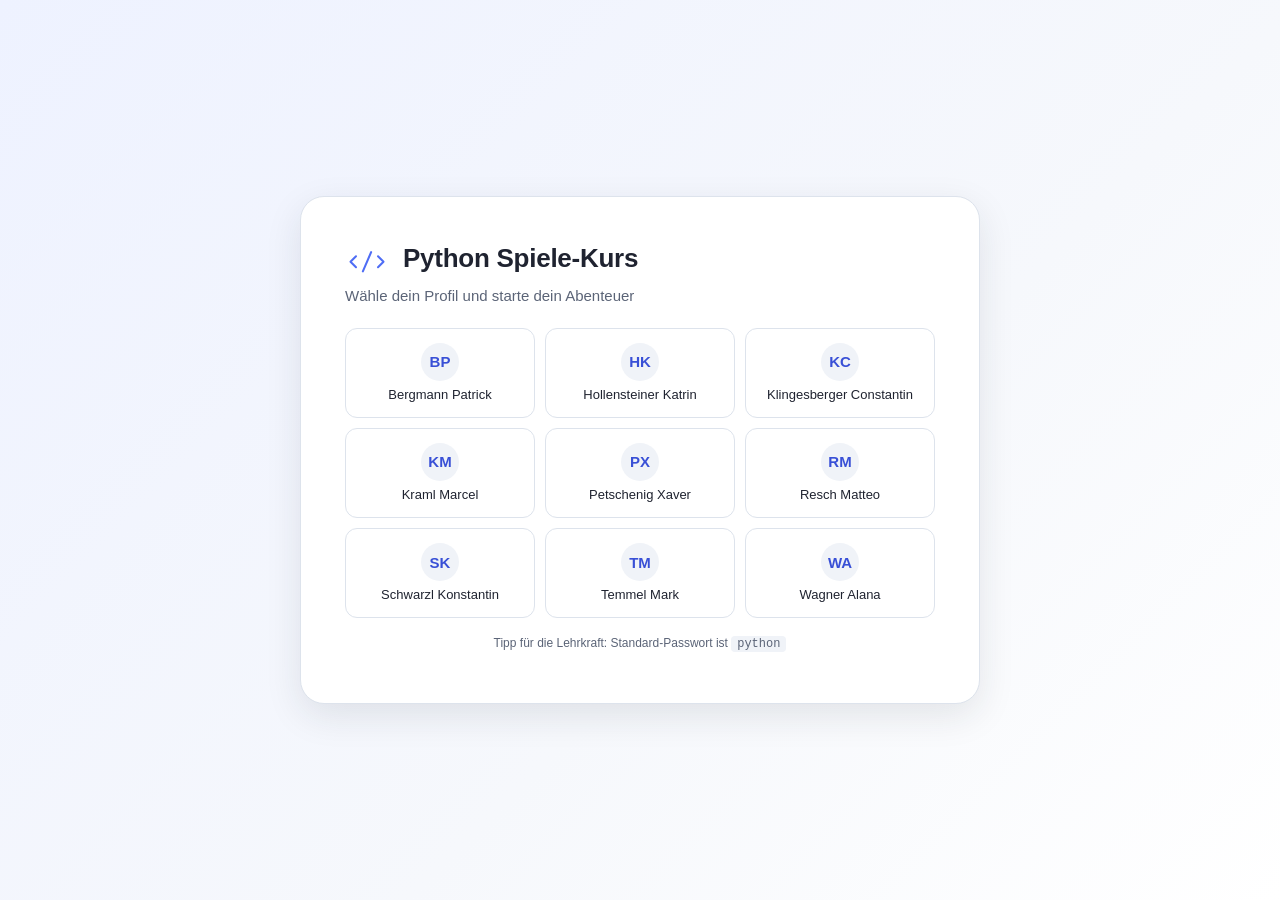
==== web-app/index.html @ 97ab01fe "Add 5 new game levels, horizontal editor scrolling, and updated student names - Levels 6-10: Sterne " ====
<!DOCTYPE html>
<html lang="de">
<head>
    <meta charset="UTF-8" />
    <meta name="viewport" content="width=device-width, initial-scale=1.0" />
    <title>Python Spiele-Kurs</title>
    <link rel="stylesheet" href="css/styles.css" />
</head>
<body>
    <div id="app">
        <!-- Login-Screen -->
        <section id="login-screen" class="screen active">
            <div class="login-card">
                <div class="brand">
                    <svg class="brand-icon" viewBox="0 0 64 64" fill="none" stroke="currentColor" stroke-width="3" stroke-linecap="round" stroke-linejoin="round">
                        <path d="M16 28 L8 36 L16 44" />
                        <path d="M48 28 L56 36 L48 44" />
                        <path d="M38 22 L26 50" />
                    </svg>
                    <h1>Python Spiele-Kurs</h1>
                </div>
                <p class="subtitle">Wähle dein Profil und starte dein Abenteuer</p>

                <div id="profile-grid" class="profile-grid"></div>

                <div class="password-row hidden" id="password-row">
                    <label for="password-input">Passwort</label>
                    <input id="password-input" type="password" placeholder="Passwort eingeben" autocomplete="off" />
                    <button id="login-button" class="primary-btn">Einloggen</button>
                </div>
                <p id="login-error" class="error hidden">Falsches Passwort. Versuch es nochmal.</p>

                <p class="hint-bottom">Tipp für die Lehrkraft: Standard-Passwort ist <code>python</code></p>
            </div>
        </section>

        <!-- Level-Übersicht -->
        <section id="map-screen" class="screen">
            <header class="map-header">
                <div class="user-pill">
                    <svg viewBox="0 0 24 24" width="20" height="20" fill="none" stroke="currentColor" stroke-width="2" stroke-linecap="round" stroke-linejoin="round">
                        <circle cx="12" cy="8" r="4" />
                        <path d="M4 21c0-4.4 3.6-8 8-8s8 3.6 8 8" />
                    </svg>
                    <span id="user-display">—</span>
                </div>
                <div class="map-title">
                    <h2>Deine Reise</h2>
                    <p id="progress-summary">0 / 5 Level abgeschlossen</p>
                </div>
                <div class="map-actions">
                    <button id="reset-progress" class="ghost-btn" title="Fortschritt zurücksetzen">Neu starten</button>
                    <button id="logout-button" class="ghost-btn">Abmelden</button>
                </div>
            </header>

            <div class="map-grid" id="level-grid"></div>

            <div class="badges-card">
                <h3>Deine Sterne</h3>
                <div id="badge-row" class="badge-row"></div>
            </div>
        </section>

        <!-- Level-Spielansicht -->
        <section id="level-screen" class="screen">
            <header class="level-header">
                <button id="back-to-map" class="ghost-btn">
                    <svg viewBox="0 0 24 24" width="16" height="16" fill="none" stroke="currentColor" stroke-width="2.2" stroke-linecap="round" stroke-linejoin="round">
                        <path d="M15 18l-6-6 6-6" />
                    </svg>
                    Levelkarte
                </button>
                <div class="level-title-block">
                    <span class="level-tag" id="level-tag">Level 1</span>
                    <h2 id="level-title">—</h2>
                </div>
                <div class="level-progress-block">
                    <div class="task-counter">
                        <span id="task-counter">Aufgabe 1 / 1</span>
                    </div>
                    <div class="progress-bar">
                        <div class="progress-fill" id="level-progress-fill"></div>
                    </div>
                </div>
            </header>

            <main class="level-main">
                <aside class="instructions-panel">
                    <div class="instruction-card">
                        <h3 id="step-title">Aufgabe</h3>
                        <div id="step-description" class="step-description"></div>
                        <div id="step-hint" class="step-hint hidden"></div>
                        <button id="show-hint" class="ghost-btn small">Tipp anzeigen</button>
                    </div>

                    <div id="target-card" class="target-card hidden">
                        <h4>Code zum Abtippen</h4>
                        <pre id="target-code"></pre>
                    </div>

                    <div class="legend-card" id="legend-card">
                        <h4>Was du lernst</h4>
                        <ul id="concept-list"></ul>
                    </div>
                </aside>

                <section class="editor-panel">
                    <div class="editor-toolbar">
                        <span class="filename">main.py</span>
                        <div class="toolbar-actions">
                            <button id="reset-code" class="ghost-btn small" title="Code zurücksetzen">
                                <svg viewBox="0 0 24 24" width="14" height="14" fill="none" stroke="currentColor" stroke-width="2.2" stroke-linecap="round" stroke-linejoin="round">
                                    <path d="M3 12a9 9 0 1 0 3-6.7" />
                                    <path d="M3 4v5h5" />
                                </svg>
                                Zurücksetzen
                            </button>
                            <button id="run-code" class="primary-btn small">
                                <svg viewBox="0 0 24 24" width="14" height="14" fill="none" stroke="currentColor" stroke-width="2.2" stroke-linecap="round" stroke-linejoin="round">
                                    <polygon points="6 4 20 12 6 20 6 4"/>
                                </svg>
                                Ausführen <kbd>Enter</kbd>
                            </button>
                        </div>
                    </div>

                    <div class="editor-wrapper">
                        <pre id="ghost-layer" class="ghost-layer" aria-hidden="true"></pre>
                        <pre id="line-numbers" class="line-numbers" aria-hidden="true"></pre>
                        <textarea id="code-editor" spellcheck="false" autocomplete="off" autocorrect="off" autocapitalize="off" wrap="off"></textarea>
                    </div>

                    <div id="editor-hscroll" class="editor-hscroll hidden">
                        <input id="editor-hscroll-slider" type="range" min="0" max="0" step="1" value="0" aria-label="Horizontal scrollen" />
                    </div>

                    <div class="editor-statusbar">
                        <span id="editor-status">Bereit</span>
                    </div>
                </section>

                <section class="canvas-panel">
                    <div class="canvas-toolbar">
                        <span class="canvas-title">Live-Vorschau</span>
                        <span class="canvas-status" id="canvas-status">Drücke „Ausführen"</span>
                    </div>
                    <div class="canvas-wrapper">
                        <canvas id="play-canvas" width="520" height="420"></canvas>
                        <div id="canvas-overlay" class="canvas-overlay hidden">
                            <div class="overlay-content">
                                <h3 id="overlay-title">Geschafft!</h3>
                                <p id="overlay-message"></p>
                                <button id="overlay-action" class="primary-btn">Weiter</button>
                            </div>
                        </div>
                    </div>
                    <div class="key-hints" id="key-hints"></div>
                </section>
            </main>
        </section>

        <!-- Komplettierungs-Screen -->
        <section id="finish-screen" class="screen">
            <div class="finish-card">
                <svg class="trophy" viewBox="0 0 64 64" fill="none" stroke="currentColor" stroke-width="3" stroke-linecap="round" stroke-linejoin="round">
                    <path d="M16 8h32v10a16 16 0 0 1-32 0V8z" />
                    <path d="M16 14H8a8 8 0 0 0 8 8" />
                    <path d="M48 14h8a8 8 0 0 1-8 8" />
                    <path d="M24 40h16v6H24z" />
                    <path d="M20 52h24v4H20z" />
                </svg>
                <h2>Du hast es geschafft!</h2>
                <p id="finish-summary">Alle Level abgeschlossen.</p>
                <div class="finish-actions">
                    <button id="finish-back" class="primary-btn">Zur Levelkarte</button>
                </div>
            </div>
        </section>
    </div>

    <script src="js/playlib.js"></script>
    <script src="js/transpiler.js"></script>
    <script src="js/levels.js"></script>
    <script src="js/app.js"></script>
</body>
</html>
---- web-app/css/styles.css ----
/* ------------------------------------------------------------
   Python Spiele-Kurs — Webplattform
   Weisses Theme, klare Linien, ohne Emojis
   ------------------------------------------------------------ */

:root {
    --bg: #f6f8fc;
    --surface: #ffffff;
    --surface-soft: #f0f3f8;
    --border: #dde3ec;
    --border-strong: #c9d1de;
    --text: #1f2330;
    --text-muted: #5b6477;
    --primary: #4f6df5;
    --primary-strong: #3950d6;
    --primary-soft: #eaeefb;
    --success: #1a9b6e;
    --success-soft: #e3f6ed;
    --warn: #d97706;
    --error: #c4344b;
    --error-soft: #fbeaed;
    --shadow-sm: 0 1px 2px rgba(31, 35, 48, 0.05);
    --shadow-md: 0 4px 14px rgba(31, 35, 48, 0.07);
    --shadow-lg: 0 12px 36px rgba(31, 35, 48, 0.10);
    --radius-sm: 6px;
    --radius-md: 12px;
    --radius-lg: 18px;
    --mono: 'SF Mono', 'JetBrains Mono', Menlo, Consolas, 'Courier New', monospace;
    --sans: -apple-system, BlinkMacSystemFont, 'Segoe UI', Roboto, 'Helvetica Neue', Arial, sans-serif;
}

* { box-sizing: border-box; }

html, body {
    margin: 0;
    padding: 0;
    font-family: var(--sans);
    color: var(--text);
    background: var(--bg);
    height: 100%;
    overflow: hidden;
}

#app {
    width: 100vw;
    height: 100vh;
    overflow: hidden;
    position: relative;
}

.screen {
    display: none;
    width: 100%;
    height: 100%;
    overflow: auto;
}
.screen.active { display: block; }

button {
    font-family: inherit;
    font-size: 14px;
    cursor: pointer;
    border: none;
    background: transparent;
    color: inherit;
}

.primary-btn {
    background: var(--primary);
    color: #fff;
    padding: 10px 18px;
    border-radius: var(--radius-md);
    font-weight: 600;
    box-shadow: var(--shadow-sm);
    display: inline-flex;
    align-items: center;
    gap: 8px;
    transition: background .15s ease, transform .05s ease;
}
.primary-btn:hover { background: var(--primary-strong); }
.primary-btn:active { transform: translateY(1px); }
.primary-btn.small { padding: 7px 12px; font-size: 13px; }
.primary-btn kbd {
    background: rgba(255,255,255,.18);
    padding: 1px 5px;
    border-radius: 4px;
    font-size: 11px;
    font-family: var(--mono);
}

.ghost-btn {
    color: var(--text-muted);
    padding: 8px 14px;
    border-radius: var(--radius-md);
    font-weight: 500;
    border: 1px solid var(--border);
    background: var(--surface);
    display: inline-flex;
    align-items: center;
    gap: 6px;
    transition: background .15s ease, border-color .15s ease;
}
.ghost-btn:hover { background: var(--surface-soft); border-color: var(--border-strong); color: var(--text); }
.ghost-btn.small { padding: 6px 10px; font-size: 12px; }

.hidden { display: none !important; }

/* ===== LOGIN ===== */
#login-screen {
    display: none;
    align-items: center;
    justify-content: center;
    background: linear-gradient(135deg, #eef2ff 0%, #f6f8fc 60%, #fff 100%);
}
#login-screen.active { display: flex; }

.login-card {
    width: min(680px, 92vw);
    background: var(--surface);
    border: 1px solid var(--border);
    box-shadow: var(--shadow-lg);
    border-radius: 24px;
    padding: 40px 44px;
}

.brand {
    display: flex;
    align-items: center;
    gap: 14px;
    margin-bottom: 6px;
}

.brand-icon {
    width: 44px;
    height: 44px;
    color: var(--primary);
}

.brand h1 {
    font-size: 26px;
    margin: 0;
    letter-spacing: -0.01em;
}

.subtitle {
    color: var(--text-muted);
    margin: 0 0 24px 0;
    font-size: 15px;
}

.profile-grid {
    display: grid;
    grid-template-columns: repeat(3, 1fr);
    gap: 10px;
    margin-bottom: 18px;
}

.profile-tile {
    background: var(--surface);
    border: 1.5px solid var(--border);
    border-radius: var(--radius-md);
    padding: 14px 10px;
    text-align: center;
    transition: border-color .15s ease, transform .1s ease, background .15s ease;
    display: flex;
    flex-direction: column;
    align-items: center;
    gap: 6px;
}

.profile-tile:hover {
    border-color: var(--primary);
    background: var(--primary-soft);
    transform: translateY(-1px);
}

.profile-tile.active {
    border-color: var(--primary);
    background: var(--primary-soft);
    box-shadow: 0 0 0 3px rgba(79, 109, 245, 0.15);
}

.profile-avatar {
    width: 38px;
    height: 38px;
    border-radius: 50%;
    background: var(--surface-soft);
    color: var(--primary-strong);
    display: flex;
    align-items: center;
    justify-content: center;
    font-weight: 700;
    font-size: 15px;
}

.profile-name {
    font-size: 13px;
    font-weight: 500;
    line-height: 1.25;
    word-break: break-word;
}

.password-row {
    display: grid;
    grid-template-columns: auto 1fr auto;
    gap: 12px;
    align-items: center;
    background: var(--surface-soft);
    padding: 14px 16px;
    border-radius: var(--radius-md);
    border: 1px solid var(--border);
}

.password-row label {
    font-size: 13px;
    font-weight: 600;
    color: var(--text-muted);
}

.password-row input {
    border: 1px solid var(--border);
    background: var(--surface);
    border-radius: var(--radius-sm);
    padding: 9px 12px;
    font-size: 14px;
    font-family: inherit;
}

.password-row input:focus {
    outline: none;
    border-color: var(--primary);
    box-shadow: 0 0 0 3px rgba(79, 109, 245, 0.15);
}

.error {
    color: var(--error);
    background: var(--error-soft);
    padding: 8px 12px;
    border-radius: var(--radius-sm);
    font-size: 13px;
    margin-top: 10px;
}

.hint-bottom {
    margin-top: 16px;
    font-size: 12px;
    color: var(--text-muted);
    text-align: center;
}

.hint-bottom code {
    background: var(--surface-soft);
    padding: 1px 6px;
    border-radius: 4px;
    font-family: var(--mono);
}

/* ===== MAP / LEVEL-ÜBERSICHT ===== */
#map-screen {
    padding: 36px 48px 60px;
    background: linear-gradient(180deg, #fff 0%, var(--bg) 100%);
}

.map-header {
    display: grid;
    grid-template-columns: 1fr auto 1fr;
    align-items: center;
    margin-bottom: 36px;
    gap: 20px;
}

.user-pill {
    display: inline-flex;
    align-items: center;
    gap: 8px;
    background: var(--surface);
    border: 1px solid var(--border);
    border-radius: 999px;
    padding: 7px 14px;
    color: var(--text-muted);
    font-weight: 500;
    font-size: 14px;
    width: fit-content;
}

.map-title {
    text-align: center;
}

.map-title h2 {
    margin: 0 0 4px 0;
    font-size: 28px;
    letter-spacing: -0.02em;
}

.map-title p {
    margin: 0;
    color: var(--text-muted);
    font-size: 14px;
}

.map-actions {
    display: flex;
    gap: 10px;
    justify-content: flex-end;
}

.map-grid {
    display: grid;
    grid-template-columns: repeat(auto-fit, minmax(260px, 1fr));
    gap: 18px;
    max-width: 1200px;
    margin: 0 auto;
}

.level-card {
    background: var(--surface);
    border: 1.5px solid var(--border);
    border-radius: var(--radius-lg);
    padding: 22px 22px 18px;
    cursor: pointer;
    transition: transform .15s ease, box-shadow .15s ease, border-color .15s ease;
    display: flex;
    flex-direction: column;
    gap: 12px;
    position: relative;
    overflow: hidden;
}

.level-card:not(.locked):hover {
    transform: translateY(-2px);
    box-shadow: var(--shadow-md);
    border-color: var(--primary);
}

.level-card.locked {
    opacity: 0.55;
    cursor: not-allowed;
    background: var(--surface-soft);
}

.level-card.completed {
    border-color: var(--success);
    background: linear-gradient(180deg, #fff 0%, var(--success-soft) 100%);
}

.level-card-header {
    display: flex;
    align-items: center;
    justify-content: space-between;
    gap: 10px;
}

.level-num {
    background: var(--primary-soft);
    color: var(--primary-strong);
    font-weight: 700;
    font-size: 12px;
    letter-spacing: 0.05em;
    padding: 4px 10px;
    border-radius: 999px;
}

.level-card.completed .level-num {
    background: var(--success-soft);
    color: var(--success);
}

.level-status-icon {
    width: 26px;
    height: 26px;
    color: var(--text-muted);
}

.level-card.completed .level-status-icon { color: var(--success); }
.level-card.locked .level-status-icon { color: var(--text-muted); }

.level-card h3 {
    margin: 0;
    font-size: 18px;
    letter-spacing: -0.01em;
}

.level-card p {
    margin: 0;
    color: var(--text-muted);
    font-size: 14px;
    line-height: 1.45;
}

.level-card-footer {
    display: flex;
    align-items: center;
    justify-content: space-between;
    margin-top: 4px;
    font-size: 12px;
    color: var(--text-muted);
}

.stars-row {
    display: flex;
    gap: 2px;
}

.stars-row svg {
    width: 16px;
    height: 16px;
    color: #d6dbe5;
}

.stars-row svg.earned { color: #f5b821; }

.badges-card {
    margin: 36px auto 0;
    max-width: 1200px;
    background: var(--surface);
    border: 1px solid var(--border);
    border-radius: var(--radius-lg);
    padding: 22px 26px;
}

.badges-card h3 {
    margin: 0 0 12px 0;
    font-size: 16px;
}

.badge-row {
    display: flex;
    gap: 14px;
    flex-wrap: wrap;
}

.badge {
    display: inline-flex;
    align-items: center;
    gap: 8px;
    padding: 8px 14px;
    background: var(--surface-soft);
    border-radius: 999px;
    border: 1px solid var(--border);
    font-size: 13px;
    color: var(--text-muted);
}

.badge.earned {
    background: linear-gradient(135deg, #fff8e0, #fef3c4);
    border-color: #f5b821;
    color: #8a5e02;
    font-weight: 600;
}

.badge svg { width: 16px; height: 16px; }

/* ===== LEVEL-SCREEN ===== */
#level-screen {
    display: none;
    grid-template-rows: auto 1fr;
    height: 100vh;
}
#level-screen.active { display: grid; }

.level-header {
    display: grid;
    grid-template-columns: auto 1fr auto;
    align-items: center;
    gap: 24px;
    padding: 14px 24px;
    border-bottom: 1px solid var(--border);
    background: var(--surface);
}

.level-title-block {
    display: flex;
    align-items: baseline;
    gap: 14px;
}

.level-tag {
    font-size: 11px;
    font-weight: 700;
    letter-spacing: 0.08em;
    color: var(--primary-strong);
    background: var(--primary-soft);
    padding: 4px 10px;
    border-radius: 999px;
    text-transform: uppercase;
}

.level-title-block h2 {
    margin: 0;
    font-size: 18px;
    letter-spacing: -0.01em;
}

.level-progress-block {
    display: flex;
    align-items: center;
    gap: 14px;
    min-width: 220px;
    justify-content: flex-end;
}

.task-counter {
    font-size: 13px;
    color: var(--text-muted);
}

.progress-bar {
    width: 140px;
    height: 8px;
    background: var(--surface-soft);
    border-radius: 999px;
    overflow: hidden;
    border: 1px solid var(--border);
}

.progress-fill {
    height: 100%;
    background: linear-gradient(90deg, var(--primary), #6f8bff);
    width: 0%;
    transition: width .35s ease;
}

.level-main {
    display: grid;
    grid-template-columns: 320px minmax(0, 1fr) minmax(0, 1fr);
    height: 100%;
    overflow: hidden;
}

.instructions-panel {
    background: var(--surface);
    border-right: 1px solid var(--border);
    padding: 20px;
    overflow-y: auto;
    display: flex;
    flex-direction: column;
    gap: 16px;
}

.instruction-card {
    background: var(--primary-soft);
    border: 1px solid #d3dbf7;
    border-radius: var(--radius-md);
    padding: 18px;
}

.instruction-card h3 {
    margin: 0 0 8px 0;
    font-size: 15px;
    color: var(--primary-strong);
    letter-spacing: -0.01em;
}

.step-description {
    font-size: 14px;
    line-height: 1.55;
    color: var(--text);
}

.step-description code {
    background: rgba(255, 255, 255, 0.7);
    border: 1px solid #d3dbf7;
    color: var(--primary-strong);
    padding: 1px 6px;
    border-radius: 4px;
    font-family: var(--mono);
    font-size: 13px;
}

.step-description pre {
    background: var(--surface);
    border: 1px solid var(--border);
    border-radius: var(--radius-sm);
    padding: 10px 12px;
    overflow-x: auto;
    margin: 8px 0 0 0;
    font-family: var(--mono);
    font-size: 12.5px;
    line-height: 1.5;
}

.step-hint {
    margin-top: 12px;
    background: #fff8e0;
    border: 1px solid #f0d785;
    color: #6c4d04;
    padding: 10px 12px;
    border-radius: var(--radius-sm);
    font-size: 13px;
    line-height: 1.5;
}

.legend-card {
    background: var(--surface);
    border: 1px solid var(--border);
    border-radius: var(--radius-md);
    padding: 16px 18px;
}

.legend-card h4 {
    margin: 0 0 8px 0;
    font-size: 13px;
    text-transform: uppercase;
    letter-spacing: 0.05em;
    color: var(--text-muted);
}

.legend-card ul {
    margin: 0;
    padding-left: 18px;
    color: var(--text);
    font-size: 13.5px;
    line-height: 1.55;
}

.legend-card li { margin-bottom: 4px; }

.target-card {
    background: var(--surface);
    border: 1px solid var(--border);
    border-radius: var(--radius-md);
    padding: 14px 16px 16px;
}

.target-card h4 {
    margin: 0 0 8px 0;
    font-size: 13px;
    text-transform: uppercase;
    letter-spacing: 0.05em;
    color: var(--text-muted);
}

.target-card pre {
    margin: 0;
    padding: 12px 14px;
    background: #0f1320;
    color: #e7ecf7;
    border-radius: var(--radius-sm);
    font-family: var(--mono);
    font-size: 12.5px;
    line-height: 1.55;
    white-space: pre;
    overflow-x: auto;
    overflow-y: hidden;
    tab-size: 4;
    user-select: text;
}

.target-card pre::-webkit-scrollbar { height: 8px; }
.target-card pre::-webkit-scrollbar-track { background: rgba(255,255,255,.05); border-radius: 4px; }
.target-card pre::-webkit-scrollbar-thumb { background: rgba(255,255,255,.18); border-radius: 4px; }
.target-card pre::-webkit-scrollbar-thumb:hover { background: rgba(255,255,255,.28); }

/* ===== EDITOR ===== */
.editor-panel {
    display: grid;
    grid-template-rows: auto 1fr auto;
    background: #fbfcfe;
    border-right: 1px solid var(--border);
    overflow: hidden;
    min-width: 0;
}

.canvas-panel { min-width: 0; }

.editor-toolbar {
    display: flex;
    align-items: center;
    justify-content: space-between;
    padding: 10px 16px;
    border-bottom: 1px solid var(--border);
    background: var(--surface);
}

.filename {
    font-family: var(--mono);
    font-size: 13px;
    color: var(--text-muted);
}

.toolbar-actions {
    display: flex;
    gap: 8px;
}

.editor-wrapper {
    position: relative;
    overflow: hidden;
    min-width: 0;
    min-height: 0;
}

.line-numbers,
.ghost-layer,
#code-editor {
    font-family: var(--mono);
    font-size: 13.5px;
    line-height: 1.6;
    margin: 0;
    padding: 14px 14px 14px 56px;
    white-space: pre;
    overflow-wrap: normal;
    tab-size: 4;
}

.line-numbers {
    position: absolute;
    inset: 0;
    padding: 14px 8px 14px 0;
    width: 44px;
    text-align: right;
    color: #b6bccd;
    user-select: none;
    background: var(--surface);
    border-right: 1px solid var(--border);
    pointer-events: none;
    overflow: hidden;
    z-index: 1;
}

.ghost-layer {
    position: absolute;
    inset: 0;
    padding-left: 56px;
    color: #c2c8d6;
    pointer-events: none;
    z-index: 2;
    overflow: scroll;
    scrollbar-width: none;
}

.ghost-layer::-webkit-scrollbar { width: 0; height: 0; display: none; }

.ghost-layer .typed-correct { color: var(--success); font-weight: 500; }
.ghost-layer .typed-wrong { color: var(--error); background: var(--error-soft); }

#code-editor {
    position: relative;
    z-index: 3;
    width: 100%;
    height: 100%;
    border: none;
    outline: none;
    resize: none;
    background: transparent;
    color: var(--text);
    caret-color: var(--primary);
    overflow: auto;
}

#code-editor::-webkit-scrollbar { height: 10px; width: 10px; }
#code-editor::-webkit-scrollbar-track { background: transparent; }
#code-editor::-webkit-scrollbar-thumb {
    background: var(--border-strong);
    border-radius: 5px;
}
#code-editor::-webkit-scrollbar-thumb:hover { background: var(--text-muted); }

.editor-wrapper.typing-mode #code-editor {
    color: transparent;
    caret-color: var(--primary);
}

.editor-hscroll {
    padding: 6px 14px 8px;
    background: var(--surface);
    border-top: 1px solid var(--border);
}

.editor-hscroll input[type="range"] {
    -webkit-appearance: none;
    appearance: none;
    width: 100%;
    height: 14px;
    background: transparent;
    cursor: pointer;
    margin: 0;
    padding: 0;
}

.editor-hscroll input[type="range"]::-webkit-slider-runnable-track {
    height: 8px;
    background: var(--surface-soft);
    border: 1px solid var(--border-strong);
    border-radius: 999px;
}

.editor-hscroll input[type="range"]::-webkit-slider-thumb {
    -webkit-appearance: none;
    appearance: none;
    width: 26px;
    height: 14px;
    border-radius: 7px;
    background: var(--primary);
    border: 2px solid #fff;
    box-shadow: var(--shadow-sm);
    margin-top: -4px;
    cursor: grab;
}

.editor-hscroll input[type="range"]::-webkit-slider-thumb:active { cursor: grabbing; background: var(--primary-strong); }

.editor-hscroll input[type="range"]::-moz-range-track {
    height: 8px;
    background: var(--surface-soft);
    border: 1px solid var(--border-strong);
    border-radius: 999px;
}

.editor-hscroll input[type="range"]::-moz-range-thumb {
    width: 26px;
    height: 14px;
    border-radius: 7px;
    background: var(--primary);
    border: 2px solid #fff;
    box-shadow: var(--shadow-sm);
    cursor: grab;
}

.editor-statusbar {
    padding: 6px 16px;
    background: var(--surface);
    border-top: 1px solid var(--border);
    font-size: 12px;
    color: var(--text-muted);
    min-height: 28px;
}

.editor-statusbar.error { color: var(--error); }
.editor-statusbar.success { color: var(--success); }

/* ===== CANVAS-PANEL ===== */
.canvas-panel {
    display: grid;
    grid-template-rows: auto 1fr auto;
    overflow: hidden;
    background: var(--bg);
}

.canvas-toolbar {
    display: flex;
    align-items: center;
    justify-content: space-between;
    padding: 10px 16px;
    background: var(--surface);
    border-bottom: 1px solid var(--border);
}

.canvas-title {
    font-size: 13px;
    font-weight: 600;
    color: var(--text-muted);
    text-transform: uppercase;
    letter-spacing: 0.06em;
}

.canvas-status {
    font-size: 12px;
    color: var(--text-muted);
}

.canvas-status.running { color: var(--primary); }
.canvas-status.success { color: var(--success); }
.canvas-status.error { color: var(--error); }

.canvas-wrapper {
    position: relative;
    display: flex;
    align-items: center;
    justify-content: center;
    padding: 18px;
}

#play-canvas {
    background: #fff;
    border: 1px solid var(--border);
    border-radius: var(--radius-md);
    box-shadow: var(--shadow-md);
    max-width: 100%;
}

.canvas-overlay {
    position: absolute;
    left: 0;
    right: 0;
    bottom: 28px;
    z-index: 10;
    animation: overlayIn .3s ease;
    pointer-events: none;
    display: flex;
    justify-content: center;
}
.canvas-overlay.hidden { display: none; }
.canvas-overlay > * { pointer-events: auto; }

@keyframes overlayIn {
    from { opacity: 0; transform: scale(0.95); }
    to { opacity: 1; transform: scale(1); }
}

.overlay-content {
    text-align: center;
    padding: 16px 22px 18px;
    background: var(--surface);
    border: 1.5px solid var(--success);
    border-radius: var(--radius-lg);
    box-shadow: var(--shadow-lg);
    min-width: 280px;
    max-width: 380px;
}

.overlay-content h3 {
    font-size: 18px;
    margin: 0 0 4px 0;
}
.overlay-content p {
    font-size: 13px;
    margin: 0 0 12px 0;
}

.overlay-content h3 {
    color: var(--success);
    letter-spacing: -0.01em;
}
.overlay-content p {
    color: var(--text);
    line-height: 1.5;
}

.key-hints {
    display: flex;
    flex-wrap: wrap;
    gap: 8px;
    padding: 10px 16px;
    background: var(--surface);
    border-top: 1px solid var(--border);
    min-height: 36px;
}

.key-hint {
    display: inline-flex;
    align-items: center;
    gap: 6px;
    font-size: 12px;
    color: var(--text-muted);
}

.key-hint kbd {
    background: var(--surface-soft);
    border: 1px solid var(--border-strong);
    border-bottom-width: 2px;
    padding: 2px 7px;
    border-radius: 4px;
    font-family: var(--mono);
    font-size: 11px;
    color: var(--text);
    min-width: 22px;
    text-align: center;
}

/* ===== FINISH ===== */
#finish-screen {
    display: none;
    align-items: center;
    justify-content: center;
    background: linear-gradient(135deg, #fff 0%, #eef2ff 100%);
}
#finish-screen.active { display: flex; }

.finish-card {
    background: var(--surface);
    border: 1px solid var(--border);
    border-radius: 24px;
    padding: 50px 60px;
    text-align: center;
    box-shadow: var(--shadow-lg);
    max-width: 500px;
}

.trophy {
    width: 80px;
    height: 80px;
    color: #f5b821;
    margin-bottom: 18px;
}

.finish-card h2 {
    margin: 0 0 10px 0;
    font-size: 30px;
    letter-spacing: -0.02em;
}

.finish-card p {
    color: var(--text-muted);
    margin: 0 0 24px 0;
}

/* ===== RESPONSIVE ===== */
@media (max-width: 1100px) {
    .level-main {
        grid-template-columns: 280px 1fr 1fr;
    }
}

@media (max-width: 900px) {
    .level-main {
        grid-template-columns: 1fr;
        grid-template-rows: auto auto auto;
        overflow: auto;
    }
    .instructions-panel,
    .editor-panel,
    .canvas-panel {
        height: auto;
        max-height: 60vh;
    }
    #level-screen {
        height: auto;
        min-height: 100vh;
    }
}
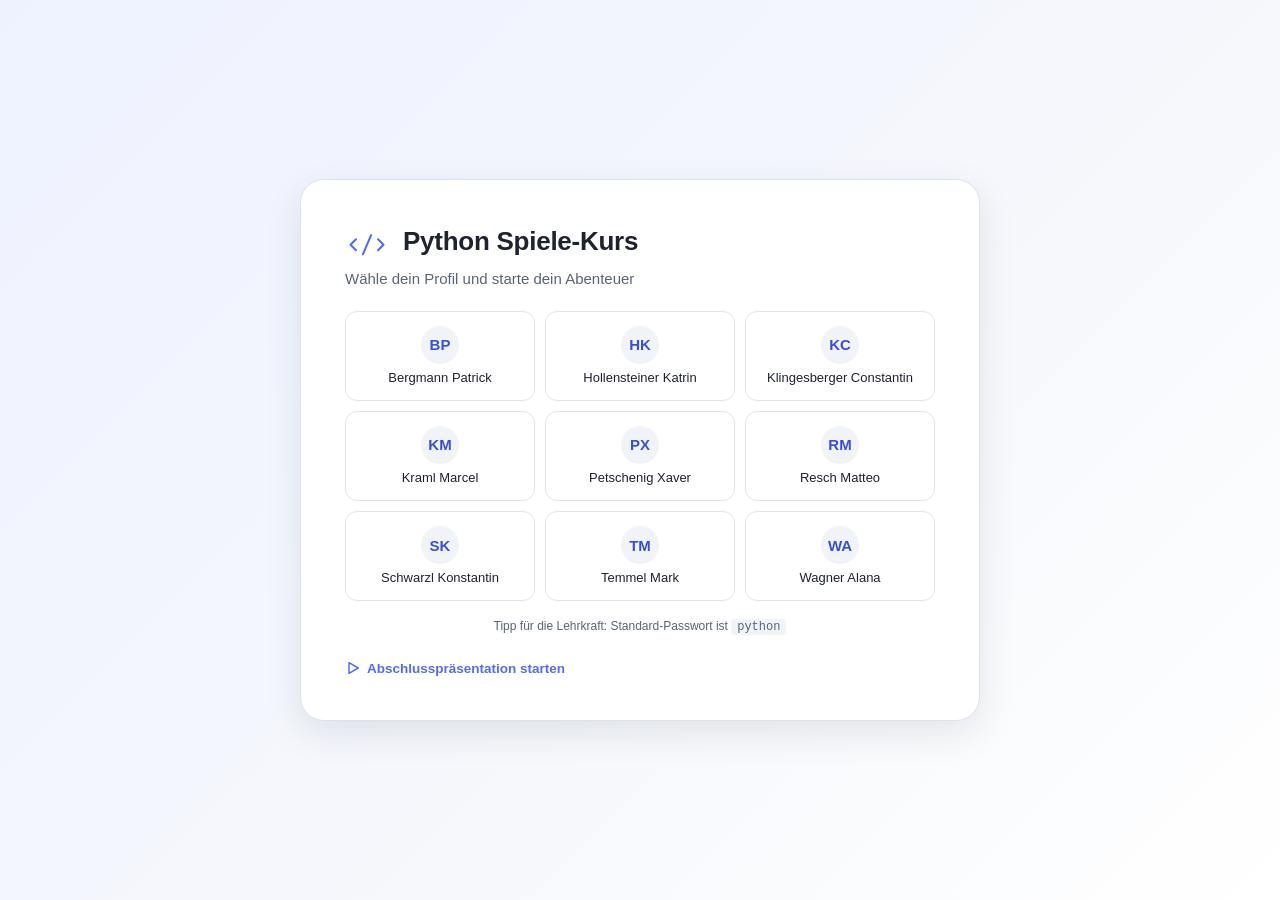
==== commit b3482573: "Abschlusspräsentation: Präsentationsmodus pro Kind/Spiel Neue Seite presentation.html mit 5-Schritt-" ====
--- a/web-app/index.html
+++ b/web-app/index.html
@@ -5,6 +5,7 @@
     <meta name="viewport" content="width=device-width, initial-scale=1.0" />
     <title>Python Spiele-Kurs</title>
     <link rel="stylesheet" href="css/styles.css" />
+    <link rel="stylesheet" href="css/presentation.css" />
 </head>
 <body>
     <div id="app">
@@ -31,6 +32,10 @@
                 <p id="login-error" class="error hidden">Falsches Passwort. Versuch es nochmal.</p>
 
                 <p class="hint-bottom">Tipp für die Lehrkraft: Standard-Passwort ist <code>python</code></p>
+                <a class="pres-entry-link" href="presentation.html">
+                    <svg viewBox="0 0 24 24" width="16" height="16" fill="none" stroke="currentColor" stroke-width="2.2" stroke-linecap="round" stroke-linejoin="round"><polygon points="6 4 20 12 6 20 6 4"/></svg>
+                    Abschlusspräsentation starten
+                </a>
             </div>
         </section>
 
@@ -49,10 +54,25 @@
                     <p id="progress-summary">0 / 5 Level abgeschlossen</p>
                 </div>
                 <div class="map-actions">
+                    <a id="open-presentation" class="primary-btn small" href="presentation.html" title="Abschlusspräsentation öffnen">
+                        <svg viewBox="0 0 24 24" width="14" height="14" fill="none" stroke="currentColor" stroke-width="2.2" stroke-linecap="round" stroke-linejoin="round"><polygon points="6 4 20 12 6 20 6 4"/></svg>
+                        Präsentation
+                    </a>
                     <button id="reset-progress" class="ghost-btn" title="Fortschritt zurücksetzen">Neu starten</button>
                     <button id="logout-button" class="ghost-btn">Abmelden</button>
                 </div>
             </header>
+
+            <div class="world-tabs" role="tablist">
+                <button class="world-tab active" data-world="1" role="tab">
+                    <span class="world-tab-num">1</span>
+                    <span class="world-tab-label">1. Einheit<br><small>Grundlagen</small></span>
+                </button>
+                <button class="world-tab" data-world="2" role="tab">
+                    <span class="world-tab-num">2</span>
+                    <span class="world-tab-label">2. Einheit<br><small>Spiele</small></span>
+                </button>
+            </div>
 
             <div class="map-grid" id="level-grid"></div>
 
@@ -91,12 +111,31 @@
                         <h3 id="step-title">Aufgabe</h3>
                         <div id="step-description" class="step-description"></div>
                         <div id="step-hint" class="step-hint hidden"></div>
-                        <button id="show-hint" class="ghost-btn small">Tipp anzeigen</button>
+                        <div id="progressive-hints-container" class="progressive-hints hidden"></div>
+                        <div class="hint-buttons">
+                            <button id="show-hint" class="ghost-btn small">Tipp anzeigen</button>
+                            <button id="show-solution" class="ghost-btn small">Lösung anzeigen</button>
+                        </div>
+                        <div id="solution-lock" class="solution-lock hidden">
+                            <svg viewBox="0 0 24 24" width="16" height="16" fill="none" stroke="currentColor" stroke-width="2.2" stroke-linecap="round" stroke-linejoin="round">
+                                <rect x="5" y="11" width="14" height="9" rx="2"/>
+                                <path d="M8 11V7a4 4 0 0 1 8 0v4"/>
+                            </svg>
+                            <span>Lösung in <strong id="solution-countdown">15:00</strong> verfügbar — versuch's erst mit Tipps!</span>
+                        </div>
                     </div>
 
                     <div id="target-card" class="target-card hidden">
                         <h4>Code zum Abtippen</h4>
                         <pre id="target-code"></pre>
+                    </div>
+
+                    <div id="solution-card" class="solution-card hidden">
+                        <div class="solution-card-header">
+                            <h4>Lösung</h4>
+                            <button id="copy-solution" class="ghost-btn small" title="In Editor einfügen">In Editor einfügen</button>
+                        </div>
+                        <pre id="solution-code"></pre>
                     </div>
 
                     <div class="legend-card" id="legend-card">
@@ -116,6 +155,12 @@
                                 </svg>
                                 Zurücksetzen
                             </button>
+                            <button id="stop-code" class="ghost-btn small" title="Spiel anhalten" disabled>
+                                <svg viewBox="0 0 24 24" width="14" height="14" fill="none" stroke="currentColor" stroke-width="2.2" stroke-linecap="round" stroke-linejoin="round">
+                                    <rect x="6" y="6" width="12" height="12" rx="1.5"/>
+                                </svg>
+                                Stop
+                            </button>
                             <button id="run-code" class="primary-btn small">
                                 <svg viewBox="0 0 24 24" width="14" height="14" fill="none" stroke="currentColor" stroke-width="2.2" stroke-linecap="round" stroke-linejoin="round">
                                     <polygon points="6 4 20 12 6 20 6 4"/>
@@ -128,7 +173,9 @@
                     <div class="editor-wrapper">
                         <pre id="ghost-layer" class="ghost-layer" aria-hidden="true"></pre>
                         <pre id="line-numbers" class="line-numbers" aria-hidden="true"></pre>
+                        <div id="editor-error-overlay" class="editor-error-overlay hidden" aria-hidden="true"></div>
                         <textarea id="code-editor" spellcheck="false" autocomplete="off" autocorrect="off" autocapitalize="off" wrap="off"></textarea>
+                        <div id="editor-error-tooltip" class="editor-error-tooltip hidden" role="alert"></div>
                     </div>
 
                     <div id="editor-hscroll" class="editor-hscroll hidden">
@@ -141,6 +188,9 @@
                 </section>
 
                 <section class="canvas-panel">
+                    <div class="canvas-resizer" id="canvas-resizer" title="Ziehen, um die Live-Vorschau grösser/kleiner zu machen">
+                        <div class="canvas-resizer-grip"></div>
+                    </div>
                     <div class="canvas-toolbar">
                         <span class="canvas-title">Live-Vorschau</span>
                         <span class="canvas-status" id="canvas-status">Drücke „Ausführen"</span>
--- a/web-app/css/styles.css
+++ b/web-app/css/styles.css
@@ -102,6 +102,8 @@
 }
 .ghost-btn:hover { background: var(--surface-soft); border-color: var(--border-strong); color: var(--text); }
 .ghost-btn.small { padding: 6px 10px; font-size: 12px; }
+.ghost-btn:disabled { opacity: 0.45; cursor: not-allowed; }
+.ghost-btn:disabled:hover { background: var(--surface); border-color: var(--border); color: var(--text-muted); }
 
 .hidden { display: none !important; }
 
@@ -303,6 +305,75 @@
     display: flex;
     gap: 10px;
     justify-content: flex-end;
+}
+
+.world-tabs {
+    display: flex;
+    gap: 12px;
+    max-width: 1200px;
+    margin: 0 auto 22px auto;
+    padding: 6px;
+    background: var(--surface);
+    border: 1px solid var(--border);
+    border-radius: var(--radius-md);
+}
+
+.world-tab {
+    flex: 1;
+    display: flex;
+    align-items: center;
+    gap: 12px;
+    background: transparent;
+    border: 1.5px solid transparent;
+    border-radius: var(--radius-sm);
+    padding: 10px 16px;
+    cursor: pointer;
+    font-family: inherit;
+    font-size: 14px;
+    color: var(--text-muted);
+    transition: background .15s ease, border-color .15s ease, color .15s ease, transform .1s ease;
+    text-align: left;
+}
+
+.world-tab:hover {
+    background: var(--surface-soft);
+    color: var(--text);
+}
+
+.world-tab.active {
+    background: linear-gradient(135deg, #4f6df5 0%, #8a4ed8 100%);
+    color: #fff;
+    border-color: rgba(255, 255, 255, 0.18);
+    box-shadow: 0 6px 14px rgba(79, 109, 245, 0.32);
+}
+
+.world-tab-num {
+    flex: 0 0 auto;
+    width: 36px;
+    height: 36px;
+    border-radius: 50%;
+    background: rgba(255, 255, 255, 0.15);
+    display: flex;
+    align-items: center;
+    justify-content: center;
+    font-size: 18px;
+    font-weight: 700;
+}
+
+.world-tab:not(.active) .world-tab-num {
+    background: var(--surface-soft);
+    color: var(--text);
+}
+
+.world-tab-label {
+    line-height: 1.15;
+    font-weight: 600;
+}
+
+.world-tab-label small {
+    font-weight: 400;
+    font-size: 11.5px;
+    opacity: .8;
 }
 
 .map-grid {
@@ -589,6 +660,112 @@
     border-radius: var(--radius-sm);
     font-size: 13px;
     line-height: 1.5;
+    white-space: pre-wrap;
+}
+
+.progressive-hints {
+    margin-top: 12px;
+    display: flex;
+    flex-direction: column;
+    gap: 10px;
+}
+
+.progressive-hint {
+    background: #fff8e0;
+    border: 1px solid #f0d785;
+    border-radius: var(--radius-sm);
+    padding: 12px 14px;
+    color: #4d3a02;
+    font-size: 13px;
+    line-height: 1.5;
+}
+
+.progressive-hint-header {
+    display: flex;
+    justify-content: space-between;
+    align-items: center;
+    gap: 8px;
+    margin-bottom: 8px;
+}
+
+.progressive-hint-title {
+    font-weight: 700;
+    color: #6c4d04;
+    font-size: 13px;
+}
+
+.progressive-hint-explanation {
+    margin: 0 0 8px 0;
+}
+
+.progressive-hint pre {
+    margin: 0 0 8px 0;
+    background: #2b2530;
+    color: #ffe9b3;
+    padding: 10px 12px;
+    border-radius: 6px;
+    font-family: var(--mono);
+    font-size: 12.5px;
+    line-height: 1.55;
+    white-space: pre;
+    overflow-x: auto;
+}
+
+.code-blank {
+    display: inline-block;
+    min-width: 36px;
+    background: #f5b821;
+    color: #1f2330;
+    padding: 0 6px;
+    border-radius: 3px;
+    font-weight: 700;
+    text-align: center;
+    box-shadow: 0 0 0 2px rgba(245, 184, 33, 0.35);
+    animation: blank-pulse 2.6s ease-in-out infinite;
+}
+
+@keyframes blank-pulse {
+    0%, 100% { box-shadow: 0 0 0 2px rgba(245, 184, 33, 0.35); }
+    50% { box-shadow: 0 0 0 4px rgba(245, 184, 33, 0.55); }
+}
+
+.progressive-hint-blank-tip {
+    display: flex;
+    gap: 8px;
+    align-items: flex-start;
+    font-size: 12px;
+    color: #6c4d04;
+    background: rgba(245, 184, 33, 0.16);
+    padding: 6px 10px;
+    border-radius: 6px;
+    border-left: 3px solid #f5b821;
+}
+
+.progressive-hint-actions {
+    display: flex;
+    gap: 8px;
+    margin-top: 8px;
+}
+
+.solution-lock {
+    display: flex;
+    align-items: center;
+    gap: 8px;
+    margin-top: 10px;
+    padding: 10px 12px;
+    background: #f0f4ff;
+    border: 1px dashed #4f6df5;
+    color: #2a3b9c;
+    border-radius: var(--radius-sm);
+    font-size: 12.5px;
+    line-height: 1.4;
+}
+
+.solution-lock strong { font-feature-settings: 'tnum' 1; }
+
+#show-solution.locked {
+    opacity: 0.55;
+    cursor: not-allowed;
 }
 
 .legend-card {
@@ -652,6 +829,58 @@
 .target-card pre::-webkit-scrollbar-thumb { background: rgba(255,255,255,.18); border-radius: 4px; }
 .target-card pre::-webkit-scrollbar-thumb:hover { background: rgba(255,255,255,.28); }
 
+.hint-buttons {
+    display: flex;
+    gap: 8px;
+    flex-wrap: wrap;
+    margin-top: 4px;
+}
+
+.solution-card {
+    background: var(--surface);
+    border: 1.5px solid var(--success);
+    border-radius: var(--radius-md);
+    padding: 14px 16px 16px;
+}
+
+.solution-card-header {
+    display: flex;
+    align-items: center;
+    justify-content: space-between;
+    gap: 10px;
+    margin-bottom: 8px;
+}
+
+.solution-card-header h4 {
+    margin: 0;
+    font-size: 13px;
+    text-transform: uppercase;
+    letter-spacing: 0.05em;
+    color: var(--success);
+}
+
+.solution-card pre {
+    margin: 0;
+    padding: 12px 14px;
+    background: #0f1320;
+    color: #e7ecf7;
+    border-radius: var(--radius-sm);
+    font-family: var(--mono);
+    font-size: 12.5px;
+    line-height: 1.55;
+    white-space: pre;
+    overflow-x: auto;
+    overflow-y: auto;
+    max-height: 320px;
+    tab-size: 4;
+    user-select: text;
+}
+
+.solution-card pre::-webkit-scrollbar { height: 8px; width: 8px; }
+.solution-card pre::-webkit-scrollbar-track { background: rgba(255,255,255,.05); border-radius: 4px; }
+.solution-card pre::-webkit-scrollbar-thumb { background: rgba(255,255,255,.18); border-radius: 4px; }
+.solution-card pre::-webkit-scrollbar-thumb:hover { background: rgba(255,255,255,.28); }
+
 /* ===== EDITOR ===== */
 .editor-panel {
     display: grid;
@@ -762,6 +991,57 @@
     caret-color: var(--primary);
 }
 
+/* Fehler-Markierung im Editor (rote Zeile + Tooltip) */
+.editor-error-overlay {
+    position: absolute;
+    left: 44px;
+    right: 0;
+    pointer-events: none;
+    z-index: 4;
+    background: rgba(227, 75, 94, 0.16);
+    border-left: 3px solid #e34b5e;
+    box-shadow: inset 0 -1px 0 rgba(227, 75, 94, 0.55);
+    transition: top 0.12s ease;
+}
+.editor-error-overlay.hidden { display: none; }
+
+.line-numbers .err-line {
+    color: #e34b5e;
+    font-weight: 700;
+    background: rgba(227, 75, 94, 0.16);
+    border-radius: 2px;
+    padding: 0 4px;
+    margin: 0 -4px;
+}
+
+.editor-error-tooltip {
+    position: absolute;
+    z-index: 30;
+    background: #e34b5e;
+    color: #fff;
+    padding: 6px 10px;
+    border-radius: 5px;
+    font-size: 12px;
+    font-family: var(--mono);
+    line-height: 1.4;
+    box-shadow: 0 6px 16px rgba(227, 75, 94, 0.32);
+    pointer-events: none;
+    max-width: 360px;
+    white-space: pre-wrap;
+}
+.editor-error-tooltip.hidden { display: none; }
+.editor-error-tooltip::before {
+    content: '';
+    position: absolute;
+    left: 16px;
+    top: -5px;
+    width: 0;
+    height: 0;
+    border-left: 6px solid transparent;
+    border-right: 6px solid transparent;
+    border-bottom: 6px solid #e34b5e;
+}
+
 .editor-hscroll {
     padding: 6px 14px 8px;
     background: var(--surface);
@@ -864,12 +1144,56 @@
 .canvas-status.success { color: var(--success); }
 .canvas-status.error { color: var(--error); }
 
+.canvas-panel {
+    position: relative;
+}
+
+.canvas-resizer {
+    position: absolute;
+    left: -4px;
+    top: 0;
+    bottom: 0;
+    width: 10px;
+    cursor: col-resize;
+    z-index: 20;
+    background: transparent;
+    transition: background .15s ease;
+    display: flex;
+    align-items: center;
+    justify-content: center;
+    touch-action: none;
+}
+
+.canvas-resizer-grip {
+    width: 4px;
+    height: 64px;
+    background: rgba(79, 109, 245, 0.0);
+    border-radius: 2px;
+    transition: background .15s ease, transform .15s ease;
+}
+
+.canvas-resizer:hover .canvas-resizer-grip,
+.canvas-resizer.dragging .canvas-resizer-grip {
+    background: rgba(79, 109, 245, 0.85);
+    transform: scaleX(1.4);
+}
+
+.canvas-resizer:hover {
+    background: rgba(79, 109, 245, 0.08);
+}
+
+.canvas-resizer.dragging {
+    background: rgba(79, 109, 245, 0.16);
+}
+
 .canvas-wrapper {
     position: relative;
     display: flex;
     align-items: center;
     justify-content: center;
     padding: 18px;
+    flex: 1;
+    min-height: 0;
 }
 
 #play-canvas {
@@ -877,7 +1201,10 @@
     border: 1px solid var(--border);
     border-radius: var(--radius-md);
     box-shadow: var(--shadow-md);
+    width: 100%;
+    height: auto;
     max-width: 100%;
+    aspect-ratio: 520 / 420;
 }
 
 .canvas-overlay {
--- a/web-app/css/presentation.css
+++ b/web-app/css/presentation.css
@@ -0,0 +1,578 @@
+/* ================================================================
+   presentation.css — Präsentationsmodus für die Abschlusspräsentation
+   Baut auf den Variablen aus styles.css auf.
+   ================================================================ */
+
+:root {
+    --pres-accent: #4f6df5;
+}
+
+.presentation-body { overflow: auto; }
+
+#pres-app {
+    width: 100%;
+    min-height: 100vh;
+}
+
+.pres-screen { display: none; }
+.pres-screen.active { display: block; }
+
+/* ------------------------------------------------------------
+   ÜBERSICHT
+   ------------------------------------------------------------ */
+#overview-screen {
+    max-width: 1080px;
+    margin: 0 auto;
+    padding: 28px 24px 64px;
+}
+
+.pres-overview-header {
+    display: flex;
+    align-items: center;
+    justify-content: space-between;
+    gap: 16px;
+    margin-bottom: 22px;
+}
+
+.pres-brand {
+    display: flex;
+    align-items: center;
+    gap: 16px;
+}
+.pres-brand .brand-icon {
+    width: 46px;
+    height: 46px;
+    color: var(--primary);
+    flex-shrink: 0;
+}
+.pres-brand h1 {
+    margin: 0;
+    font-size: 28px;
+    letter-spacing: -0.02em;
+}
+.pres-subtitle {
+    margin: 2px 0 0;
+    color: var(--text-muted);
+    font-size: 15px;
+}
+
+.pres-howto {
+    background: var(--primary-soft);
+    border: 1px solid #d3ddfb;
+    border-radius: var(--radius-lg);
+    padding: 16px 20px;
+    font-size: 15px;
+    line-height: 1.6;
+    color: #2c3654;
+    margin-bottom: 30px;
+}
+.pres-step-chip {
+    display: inline-block;
+    background: #fff;
+    border: 1px solid #c9d4f7;
+    color: var(--primary-strong);
+    font-weight: 600;
+    font-size: 12.5px;
+    padding: 3px 10px;
+    border-radius: 999px;
+    margin: 3px 3px;
+}
+
+.pres-group-title {
+    font-size: 19px;
+    margin: 8px 0 16px;
+    letter-spacing: -0.01em;
+}
+.pres-group-title small {
+    font-weight: 400;
+    color: var(--text-muted);
+    font-size: 14px;
+}
+
+.pres-card-grid {
+    display: grid;
+    grid-template-columns: repeat(auto-fill, minmax(248px, 1fr));
+    gap: 16px;
+    margin-bottom: 40px;
+}
+
+.pres-card {
+    --accent: #4f6df5;
+    text-align: left;
+    background: var(--surface);
+    border: 1px solid var(--border);
+    border-radius: var(--radius-lg);
+    padding: 20px;
+    display: flex;
+    flex-direction: column;
+    gap: 12px;
+    box-shadow: var(--shadow-sm);
+    transition: transform .12s ease, box-shadow .12s ease, border-color .12s ease;
+    position: relative;
+    overflow: hidden;
+}
+.pres-card::before {
+    content: '';
+    position: absolute;
+    top: 0; left: 0; right: 0;
+    height: 5px;
+    background: var(--accent);
+}
+.pres-card:hover {
+    transform: translateY(-3px);
+    box-shadow: var(--shadow-lg);
+    border-color: var(--accent);
+}
+.pres-card-emoji {
+    font-size: 42px;
+    line-height: 1;
+}
+.pres-card-body { flex: 1; }
+.pres-card-game {
+    margin: 0 0 2px;
+    font-size: 19px;
+    letter-spacing: -0.01em;
+}
+.pres-card-kid {
+    margin: 0 0 8px;
+    font-weight: 600;
+    color: var(--accent);
+    font-size: 14px;
+}
+.pres-card-tagline {
+    margin: 0;
+    color: var(--text-muted);
+    font-size: 14px;
+    line-height: 1.5;
+}
+.pres-card-go {
+    font-weight: 600;
+    color: var(--accent);
+    font-size: 14px;
+}
+
+/* ------------------------------------------------------------
+   PRÄSENTATION — Rahmen
+   ------------------------------------------------------------ */
+#pres-screen {
+    min-height: 100vh;
+    display: none;
+    flex-direction: column;
+}
+#pres-screen.active { display: flex; }
+
+.pres-header {
+    display: flex;
+    align-items: center;
+    gap: 18px;
+    padding: 14px 24px;
+    border-bottom: 1px solid var(--border);
+    background: var(--surface);
+    position: sticky;
+    top: 0;
+    z-index: 10;
+}
+.pres-header-title {
+    display: flex;
+    align-items: center;
+    gap: 12px;
+    flex: 1;
+}
+.pres-header-emoji { font-size: 30px; }
+.pres-header-title h2 {
+    margin: 0;
+    font-size: 19px;
+    letter-spacing: -0.01em;
+}
+.pres-header-title p {
+    margin: 0;
+    font-size: 13px;
+    color: var(--text-muted);
+}
+
+.pres-dots {
+    display: flex;
+    gap: 9px;
+}
+.pres-dot {
+    width: 13px;
+    height: 13px;
+    border-radius: 50%;
+    background: var(--border-strong);
+    padding: 0;
+    transition: background .15s ease, transform .15s ease;
+}
+.pres-dot.active {
+    background: var(--pres-accent);
+    transform: scale(1.25);
+}
+.pres-dot.done { background: var(--success); }
+
+.pres-stage {
+    flex: 1;
+    overflow-y: auto;
+    padding: 30px 24px 40px;
+    display: flex;
+    justify-content: center;
+}
+
+.pres-panel {
+    width: 100%;
+    max-width: 860px;
+}
+
+.pres-footer {
+    display: flex;
+    align-items: center;
+    justify-content: space-between;
+    gap: 16px;
+    padding: 14px 24px;
+    border-top: 1px solid var(--border);
+    background: var(--surface);
+    position: sticky;
+    bottom: 0;
+}
+.pres-step-label {
+    font-size: 14px;
+    color: var(--text-muted);
+    font-weight: 600;
+}
+.pres-footer .ghost-btn { min-width: 110px; }
+.pres-footer .primary-btn { min-width: 150px; justify-content: center; }
+
+/* „Das kannst du sagen"-Box ------------------------------------ */
+.pres-say {
+    background: var(--primary-soft);
+    border: 1px solid #d3ddfb;
+    border-left: 4px solid var(--pres-accent);
+    border-radius: var(--radius-md);
+    padding: 14px 16px;
+    margin-top: 18px;
+}
+.pres-say-label {
+    display: block;
+    font-size: 12.5px;
+    font-weight: 700;
+    color: var(--primary-strong);
+    text-transform: uppercase;
+    letter-spacing: 0.04em;
+    margin-bottom: 6px;
+}
+.pres-say-text {
+    margin: 0;
+    font-size: 16px;
+    line-height: 1.6;
+    color: #2c3654;
+    font-style: italic;
+}
+
+/* Schritt 1 — Titel -------------------------------------------- */
+.pres-title-panel {
+    text-align: center;
+    display: flex;
+    flex-direction: column;
+    align-items: center;
+}
+.pres-title-emoji {
+    font-size: 90px;
+    line-height: 1;
+    margin-bottom: 8px;
+}
+.pres-title-game {
+    margin: 0;
+    font-size: 44px;
+    letter-spacing: -0.03em;
+    color: var(--pres-accent);
+}
+.pres-title-kid {
+    margin: 6px 0 0;
+    font-size: 17px;
+    color: var(--text-muted);
+}
+.pres-title-tagline {
+    margin: 14px 0 0;
+    font-size: 19px;
+    font-weight: 600;
+    max-width: 560px;
+}
+.pres-about {
+    margin: 22px 0 4px;
+    max-width: 620px;
+    text-align: left;
+}
+.pres-about p {
+    font-size: 16px;
+    line-height: 1.65;
+    color: var(--text);
+    margin: 0 0 10px;
+}
+
+.pres-howto-card {
+    background: var(--surface-soft);
+    border: 1px solid var(--border);
+    border-radius: var(--radius-lg);
+    padding: 16px 20px;
+    margin-top: 16px;
+    width: 100%;
+    max-width: 620px;
+    text-align: left;
+}
+.pres-howto-card h4 {
+    margin: 0 0 12px;
+    font-size: 15px;
+}
+.pres-howto-list {
+    list-style: none;
+    margin: 0;
+    padding: 0;
+    display: flex;
+    flex-direction: column;
+    gap: 10px;
+}
+.pres-howto-list li {
+    display: flex;
+    align-items: center;
+    gap: 12px;
+}
+.pres-key {
+    display: inline-flex;
+    align-items: center;
+    justify-content: center;
+    min-width: 46px;
+    height: 34px;
+    padding: 0 10px;
+    background: #fff;
+    border: 1px solid var(--border-strong);
+    border-bottom-width: 3px;
+    border-radius: 8px;
+    font-size: 17px;
+    font-weight: 600;
+    flex-shrink: 0;
+}
+.pres-key-text {
+    font-size: 15px;
+    color: var(--text);
+}
+
+/* Schritt 2 — Demo --------------------------------------------- */
+.pres-demo-panel {
+    display: grid;
+    grid-template-columns: 1fr 1fr;
+    gap: 26px;
+    align-items: start;
+    max-width: 980px;
+}
+.pres-demo-left {
+    display: flex;
+    flex-direction: column;
+    align-items: center;
+    gap: 14px;
+}
+.pres-canvas-box {
+    background: #fbfcfe;
+    border: 1px solid var(--border-strong);
+    border-radius: var(--radius-lg);
+    padding: 10px;
+    box-shadow: var(--shadow-md);
+}
+#pres-canvas {
+    display: block;
+    width: 100%;
+    max-width: 520px;
+    height: auto;
+    border-radius: 8px;
+    background: #fbfcfe;
+}
+.pres-demo-right h3 {
+    margin: 0 0 14px;
+    font-size: 20px;
+}
+.pres-demo-hint {
+    font-size: 14px;
+    color: var(--text-muted);
+    line-height: 1.55;
+    margin: 14px 0 0;
+}
+
+/* Schritt 3 — Figuren ------------------------------------------ */
+.pres-panel-title {
+    margin: 0 0 6px;
+    font-size: 26px;
+    letter-spacing: -0.02em;
+}
+.pres-panel-lead {
+    margin: 0 0 22px;
+    font-size: 16px;
+    color: var(--text-muted);
+    line-height: 1.6;
+}
+.pres-sprite-list {
+    display: grid;
+    gap: 12px;
+}
+.pres-sprite-card {
+    display: flex;
+    align-items: center;
+    gap: 16px;
+    background: var(--surface);
+    border: 1px solid var(--border);
+    border-radius: var(--radius-md);
+    padding: 14px 18px;
+    box-shadow: var(--shadow-sm);
+}
+.pres-sprite-icon {
+    font-size: 30px;
+    width: 44px;
+    text-align: center;
+    flex-shrink: 0;
+}
+.pres-sprite-name {
+    display: inline-block;
+    background: var(--surface-soft);
+    border: 1px solid var(--border);
+    border-radius: 6px;
+    padding: 2px 9px;
+    font-family: var(--mono);
+    font-size: 14px;
+    color: var(--primary-strong);
+    margin-bottom: 5px;
+}
+.pres-sprite-role {
+    margin: 0;
+    font-size: 15px;
+    line-height: 1.55;
+}
+
+/* Schritt 4 — Code --------------------------------------------- */
+.pres-code-block {
+    background: var(--surface);
+    border: 1px solid var(--border);
+    border-radius: var(--radius-lg);
+    padding: 18px 20px;
+    margin-bottom: 18px;
+    box-shadow: var(--shadow-sm);
+}
+.pres-code-head {
+    display: flex;
+    align-items: center;
+    gap: 12px;
+    margin-bottom: 12px;
+}
+.pres-code-num {
+    display: inline-flex;
+    align-items: center;
+    justify-content: center;
+    width: 28px;
+    height: 28px;
+    border-radius: 50%;
+    background: var(--pres-accent);
+    color: #fff;
+    font-weight: 700;
+    font-size: 15px;
+    flex-shrink: 0;
+}
+.pres-code-head h4 {
+    margin: 0;
+    font-size: 17px;
+}
+.pres-code {
+    background: #1f2330;
+    color: #e6ebf5;
+    border-radius: var(--radius-md);
+    padding: 14px 16px;
+    font-family: var(--mono);
+    font-size: 14px;
+    line-height: 1.6;
+    overflow-x: auto;
+    margin: 0 0 12px;
+    white-space: pre;
+}
+.pres-code-explain {
+    margin: 0;
+    font-size: 15.5px;
+    line-height: 1.6;
+    color: var(--text);
+}
+.pres-code-block .pres-say { margin-top: 14px; }
+
+/* Schritt 5 — Abschluss ---------------------------------------- */
+.pres-finish-panel {
+    text-align: center;
+    display: flex;
+    flex-direction: column;
+    align-items: center;
+}
+.pres-finish-emoji {
+    font-size: 70px;
+    margin-bottom: 6px;
+}
+.pres-hard-card {
+    background: var(--success-soft);
+    border: 1px solid #c2e8d6;
+    border-radius: var(--radius-lg);
+    padding: 18px 22px;
+    max-width: 620px;
+    margin: 6px auto 8px;
+}
+.pres-hard-card p {
+    margin: 0;
+    font-size: 16.5px;
+    line-height: 1.65;
+}
+.pres-concepts-title {
+    margin: 26px 0 12px;
+    font-size: 18px;
+}
+.pres-concepts {
+    list-style: none;
+    padding: 0;
+    margin: 0 auto;
+    max-width: 560px;
+    display: flex;
+    flex-direction: column;
+    gap: 8px;
+    text-align: left;
+}
+.pres-concepts li {
+    background: var(--surface);
+    border: 1px solid var(--border);
+    border-radius: var(--radius-md);
+    padding: 10px 16px 10px 40px;
+    font-size: 15px;
+    position: relative;
+}
+.pres-concepts li::before {
+    content: '✓';
+    position: absolute;
+    left: 16px;
+    color: var(--success);
+    font-weight: 700;
+}
+.pres-finish-panel .primary-btn { margin-top: 28px; }
+
+/* ------------------------------------------------------------
+   Einstiegslink auf der Login-Seite (index.html)
+   ------------------------------------------------------------ */
+.pres-entry-link {
+    display: inline-flex;
+    align-items: center;
+    gap: 6px;
+    margin-top: 14px;
+    font-size: 13.5px;
+    font-weight: 600;
+    color: var(--primary);
+    text-decoration: none;
+}
+.pres-entry-link:hover { text-decoration: underline; }
+
+/* ------------------------------------------------------------
+   Responsiv
+   ------------------------------------------------------------ */
+@media (max-width: 760px) {
+    .pres-demo-panel { grid-template-columns: 1fr; }
+    .pres-title-game { font-size: 34px; }
+    .pres-title-emoji { font-size: 70px; }
+    .pres-header { flex-wrap: wrap; gap: 10px; }
+    .pres-dots { order: 3; width: 100%; justify-content: center; }
+    .pres-step-label { display: none; }
+}
